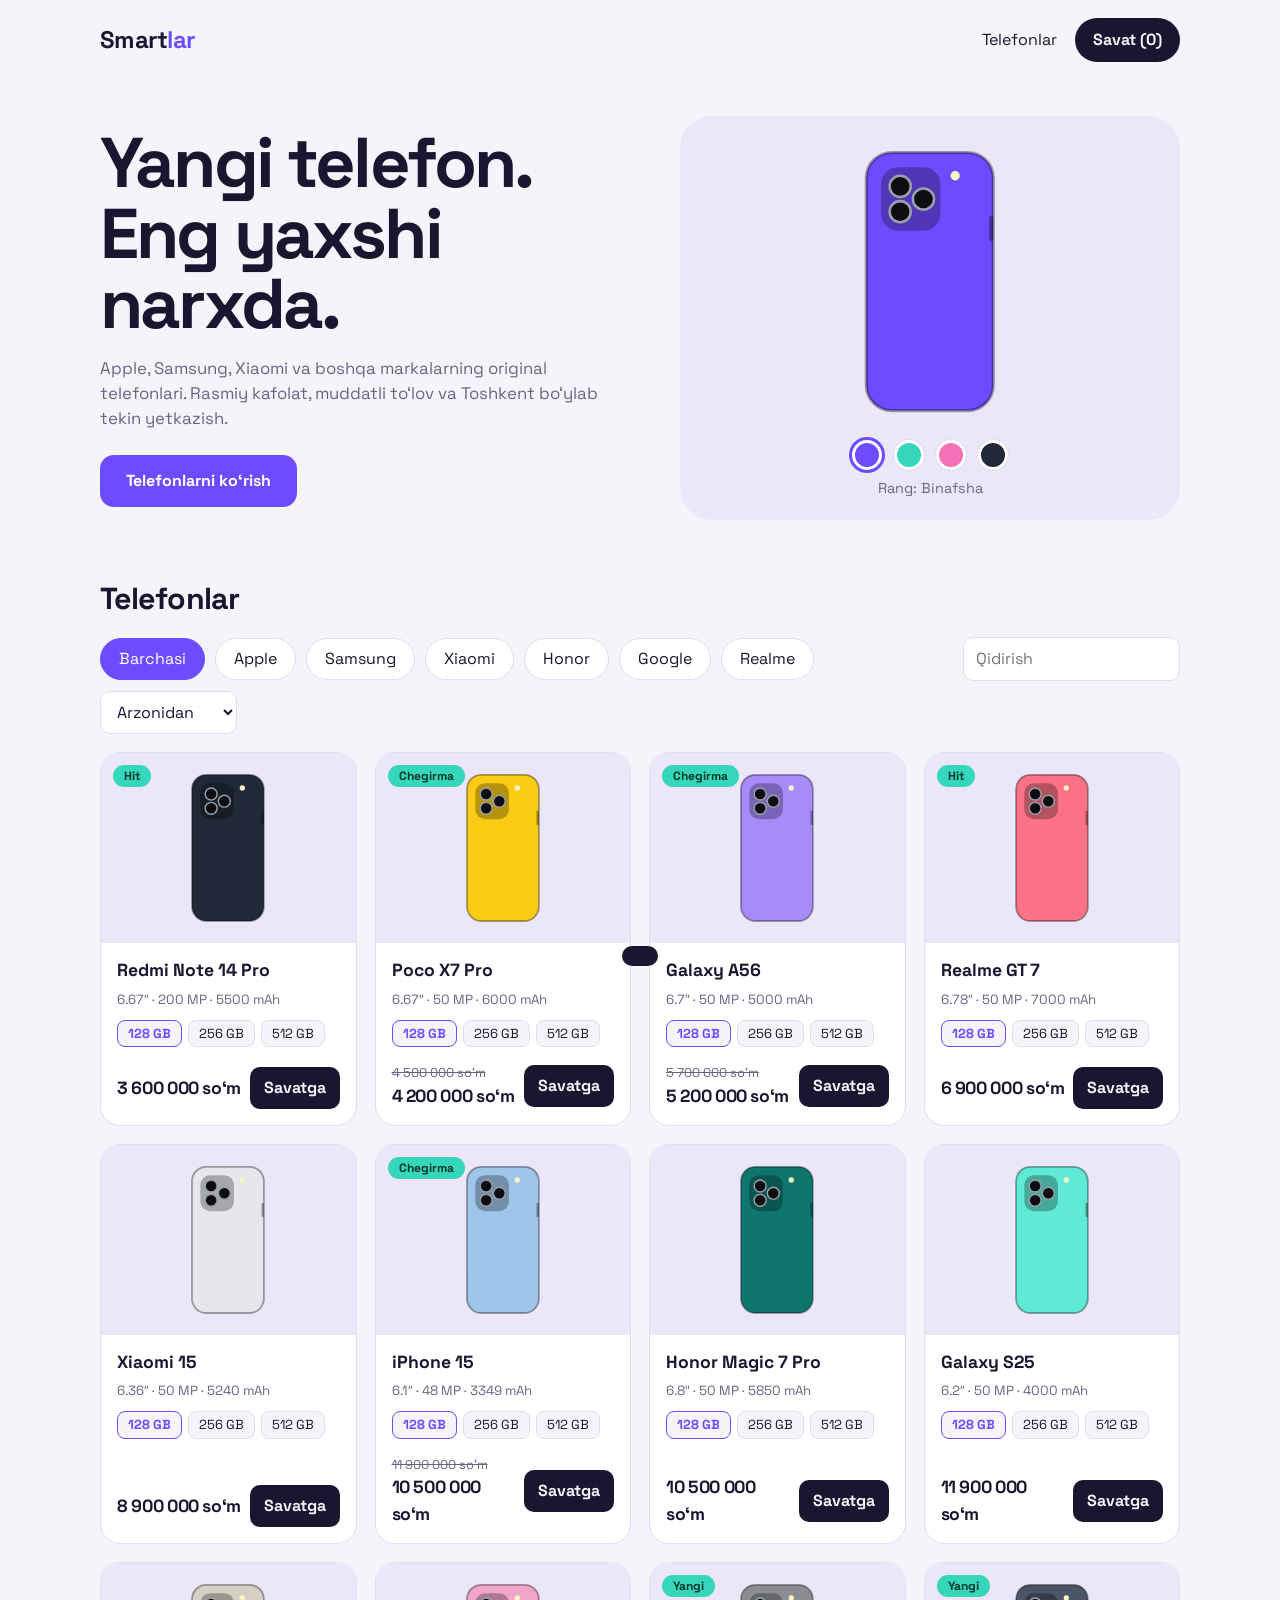
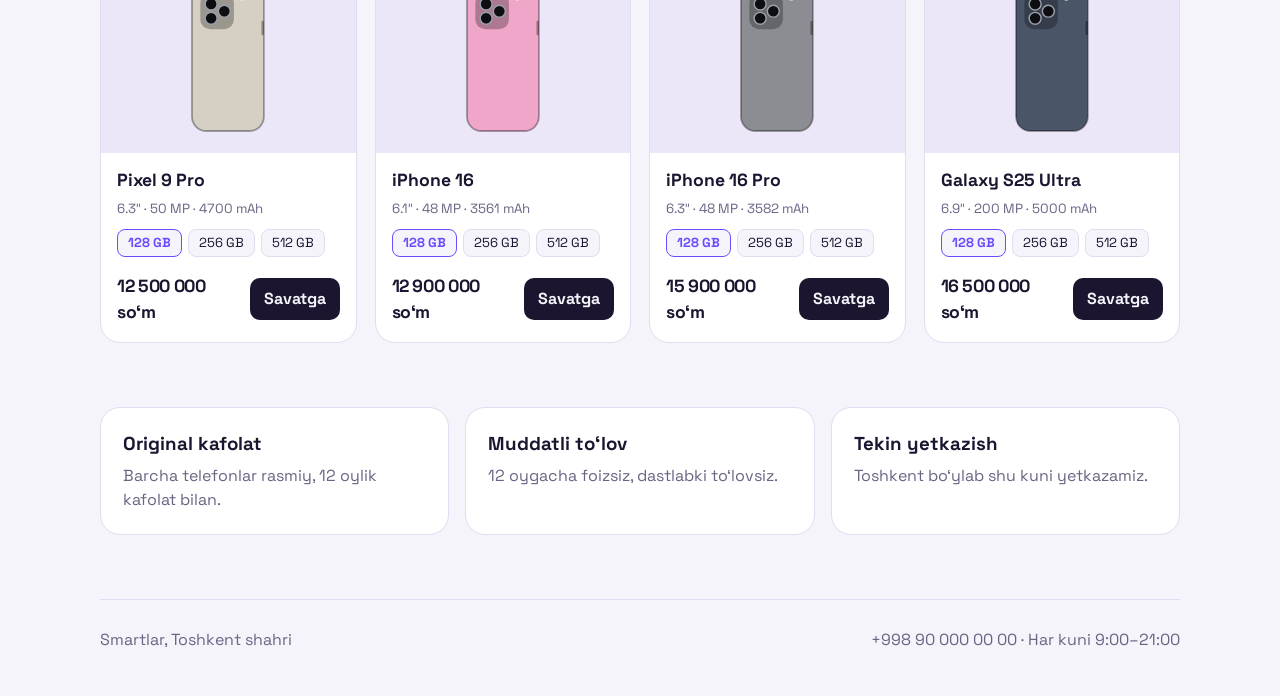
==== index.html @ af655f1f "Birinchi commit" ====
<!DOCTYPE html>
<html lang="uz">
<head>
<meta charset="utf-8">
<meta name="viewport" content="width=device-width, initial-scale=1, viewport-fit=cover">
<title>Smartlar — telefonlar doʻkoni</title>
<link href="https://fonts.googleapis.com/css2?family=Space+Grotesk:wght@400;500;700&display=swap" rel="stylesheet">
<link rel="stylesheet" href="style.css">
</head>
<body>
<div class="wrap">
  <header>
    <div class="logo">Smart<b>lar</b></div>
    <div class="right">
      <a href="#catalog">Telefonlar</a>
      <button class="cartbtn" id="open">Savat (<span id="cnt">0</span>)</button>
    </div>
  </header>

  <section class="hero">
    <div>
      <h1>Yangi telefon. Eng yaxshi narxda.</h1>
      <p>Apple, Samsung, Xiaomi va boshqa markalarning original telefonlari. Rasmiy kafolat, muddatli toʻlov va Toshkent boʻylab tekin yetkazish.</p>
      <a class="cta" href="#catalog">Telefonlarni koʻrish</a>
    </div>
    <div class="stage">
      <div id="hero"></div>
      <div class="sw" id="sw"></div>
      <div class="cname" id="cname"></div>
    </div>
  </section>

  <section id="catalog">
    <h2>Telefonlar</h2>
    <div class="bar">
      <span id="chips" style="display:contents"></span>
      <span class="sp"></span>
      <input type="text" id="q" placeholder="Qidirish" aria-label="Qidirish">
      <select id="s" aria-label="Saralash">
        <option value="a">Arzonidan</option>
        <option value="d">Qimmatidan</option>
      </select>
    </div>
    <div class="grid" id="grid"></div>
  </section>

  <section class="perks">
    <div><h3>Original kafolat</h3><p>Barcha telefonlar rasmiy, 12 oylik kafolat bilan.</p></div>
    <div><h3>Muddatli toʻlov</h3><p>12 oygacha foizsiz, dastlabki toʻlovsiz.</p></div>
    <div><h3>Tekin yetkazish</h3><p>Toshkent boʻylab shu kuni yetkazamiz.</p></div>
  </section>

  <footer>
    <div>Smartlar, Toshkent shahri</div>
    <div>+998 90 000 00 00 · Har kuni 9:00–21:00</div>
  </footer>
</div>

<div id="ov"></div>
<aside id="cart" aria-label="Savat">
  <div class="ctop"><h2>Savat</h2><button class="x" id="close" aria-label="Yopish">×</button></div>
  <div id="items"></div>
  <div class="total"><span>Jami</span><span id="sum">0 soʻm</span></div>
  <button class="buy" id="buy">Buyurtma berish</button>
  <div id="msg" role="status"></div>
</aside>
<div id="toast" role="status"></div>

<script src="script.js"></script>
</body>
</html>
---- style.css ----
:root {
  --bg: #f6f4fb;
  --surface: #ffffff;
  --ink: #1b1530;
  --muted: #6a6483;
  --acc: #6d4cff;
  --acc-ink: #ffffff;
  --mint: #35d6b9;
  --line: #e1dcf0;
  --tile: #ebe7f8;
  box-sizing: border-box;
  padding-top: env(safe-area-inset-top, 0px);
  padding-bottom: env(safe-area-inset-bottom, 0px);
}
@media (prefers-color-scheme: dark) {
  :root:not([data-theme="light"]) {
    --bg: #120e22; --surface: #1b1633; --ink: #f2effc; --muted: #a29bc0;
    --acc: #8f78ff; --acc-ink: #120e22; --line: #2c2650; --tile: #261f4a;
    color-scheme: dark;
  }
}
:root[data-theme="dark"] {
  --bg: #120e22; --surface: #1b1633; --ink: #f2effc; --muted: #a29bc0;
  --acc: #8f78ff; --acc-ink: #120e22; --line: #2c2650; --tile: #261f4a;
  color-scheme: dark;
}
html { scroll-padding-top: env(safe-area-inset-top, 0px); scroll-behavior: smooth; }
* { box-sizing: border-box; }
body { margin: 0; background: var(--bg); color: var(--ink); font-family: 'Space Grotesk', system-ui, Arial, sans-serif; line-height: 1.5; }
.wrap { max-width: 1120px; margin: 0 auto; padding: 0 20px; }
button, select, input { font: inherit; }
button { cursor: pointer; }
:focus-visible { outline: 3px solid var(--mint); outline-offset: 2px; }

/* header */
header { display: flex; justify-content: space-between; align-items: center; padding: 18px 0; }
.logo { font-weight: 700; font-size: 1.5rem; letter-spacing: -0.03em; }
.logo b { color: var(--acc); }
.right { display: flex; gap: 18px; align-items: center; }
.right a { color: var(--ink); text-decoration: none; }
.cartbtn { background: var(--ink); color: var(--bg); border: 0; border-radius: 999px; padding: 10px 18px; font-weight: 700; }

/* hero */
.hero { display: grid; grid-template-columns: 1.1fr 1fr; gap: 30px; align-items: center; padding: 36px 0 56px; }
h1 { font-size: clamp(2.4rem, 6vw, 4.4rem); line-height: 1; letter-spacing: -0.04em; margin: 0 0 16px; font-weight: 700; }
.hero p { color: var(--muted); max-width: 46ch; margin: 0 0 24px; font-size: 1.05rem; }
.cta { display: inline-block; background: var(--acc); color: var(--acc-ink); text-decoration: none; border-radius: 14px; padding: 14px 26px; font-weight: 700; }
.stage { background: var(--tile); border-radius: 32px; padding: 28px 20px 20px; text-align: center; }
.stage svg { width: 46%; min-width: 130px; transition: transform .3s; }
.stage svg:hover { transform: rotate(-4deg) scale(1.03); }
.sw { display: flex; justify-content: center; gap: 12px; margin-top: 14px; }
.sw button { width: 30px; height: 30px; border-radius: 50%; border: 3px solid var(--surface); box-shadow: 0 0 0 1px var(--line); }
.sw button[aria-pressed=true] { box-shadow: 0 0 0 3px var(--acc); }
.cname { margin-top: 8px; color: var(--muted); font-size: .9rem; }

/* filters */
.bar { display: flex; flex-wrap: wrap; gap: 10px; align-items: center; margin-bottom: 18px; }
.chip { background: var(--surface); color: var(--ink); border: 1px solid var(--line); border-radius: 999px; padding: 8px 18px; }
.chip[aria-pressed=true] { background: var(--acc); border-color: var(--acc); color: var(--acc-ink); }
.sp { flex: 1; }
.bar input, .bar select { padding: 9px 12px; border-radius: 10px; border: 1px solid var(--line); background: var(--surface); color: var(--ink); }
h2 { font-size: 1.9rem; letter-spacing: -0.03em; margin: 0 0 16px; }

/* grid */
.grid { display: grid; grid-template-columns: repeat(auto-fill, minmax(240px, 1fr)); gap: 18px; }
.card { background: var(--surface); border: 1px solid var(--line); border-radius: 20px; overflow: hidden; display: flex; flex-direction: column; }
.pic { background: var(--tile); height: 190px; display: grid; place-items: center; position: relative; }
.pic svg { height: 82%; }
.badge { position: absolute; top: 12px; left: 12px; background: var(--mint); color: #08352c; border-radius: 999px; padding: 2px 11px; font-size: .75rem; font-weight: 700; }
.info { padding: 14px 16px 16px; display: flex; flex-direction: column; gap: 6px; flex: 1; }
.info h3 { margin: 0; font-size: 1.1rem; }
.info small { color: var(--muted); }
.st { display: flex; gap: 6px; margin-top: 4px; }
.st button { border: 1px solid var(--line); background: var(--bg); color: var(--ink); border-radius: 8px; padding: 3px 10px; font-size: .82rem; }
.st button[aria-pressed=true] { border-color: var(--acc); color: var(--acc); font-weight: 700; }
.row { display: flex; justify-content: space-between; align-items: center; margin-top: auto; padding-top: 10px; gap: 8px; }
.price { font-weight: 700; font-size: 1.1rem; letter-spacing: -0.02em; }
.old { color: var(--muted); text-decoration: line-through; font-size: .8rem; display: block; }
.add { background: var(--ink); color: var(--bg); border: 0; border-radius: 10px; padding: 9px 14px; font-weight: 700; }
.empty { grid-column: 1 / -1; text-align: center; padding: 40px; color: var(--muted); }

/* benefits */
.perks { margin: 64px 0; display: grid; grid-template-columns: repeat(auto-fit, minmax(220px, 1fr)); gap: 16px; }
.perks div { background: var(--surface); border: 1px solid var(--line); border-radius: 20px; padding: 22px; }
.perks h3 { margin: 0 0 6px; }
.perks p { margin: 0; color: var(--muted); }
footer { border-top: 1px solid var(--line); padding: 28px 0 44px; color: var(--muted); display: flex; justify-content: space-between; flex-wrap: wrap; gap: 14px; }

/* cart */
#ov { position: fixed; inset: 0; background: rgba(0,0,0,.5); display: none; z-index: 20; }
#ov.on { display: block; }
aside { position: fixed; top: 0; right: 0; bottom: 0; width: min(400px, 100%); background: var(--surface); z-index: 30; transform: translateX(100%); transition: transform .25s; display: flex; flex-direction: column; padding: calc(20px + env(safe-area-inset-top, 0px)) 20px calc(20px + env(safe-area-inset-bottom, 0px)); }
aside.on { transform: none; }
.ctop { display: flex; justify-content: space-between; align-items: center; }
.ctop h2 { margin: 0; }
.x { background: none; border: 0; color: var(--ink); font-size: 1.7rem; }
#items { flex: 1; overflow: auto; margin: 12px 0; }
.it { display: flex; justify-content: space-between; align-items: center; gap: 10px; padding: 12px 0; border-bottom: 1px solid var(--line); }
.qty button { width: 28px; height: 28px; border-radius: 8px; border: 1px solid var(--line); background: var(--bg); color: var(--ink); }
.total { display: flex; justify-content: space-between; font-weight: 700; font-size: 1.2rem; margin-bottom: 12px; }
.buy { width: 100%; background: var(--acc); color: var(--acc-ink); border: 0; border-radius: 14px; padding: 14px; font-weight: 700; }
#msg { margin-top: 10px; min-height: 1.4em; color: var(--acc); }
#toast { position: fixed; left: 50%; bottom: calc(24px + env(safe-area-inset-bottom, 0px)); transform: translate(-50%, 90px); background: var(--ink); color: var(--bg); padding: 10px 18px; border-radius: 999px; z-index: 40; transition: transform .25s; }
#toast.on { transform: translate(-50%, 0); }

@media (max-width: 760px) {
  .hero { grid-template-columns: 1fr; padding-top: 12px; }
  .sp { display: none; }
}
@media (prefers-reduced-motion: reduce) {
  aside, #toast, .stage svg { transition: none; }
}
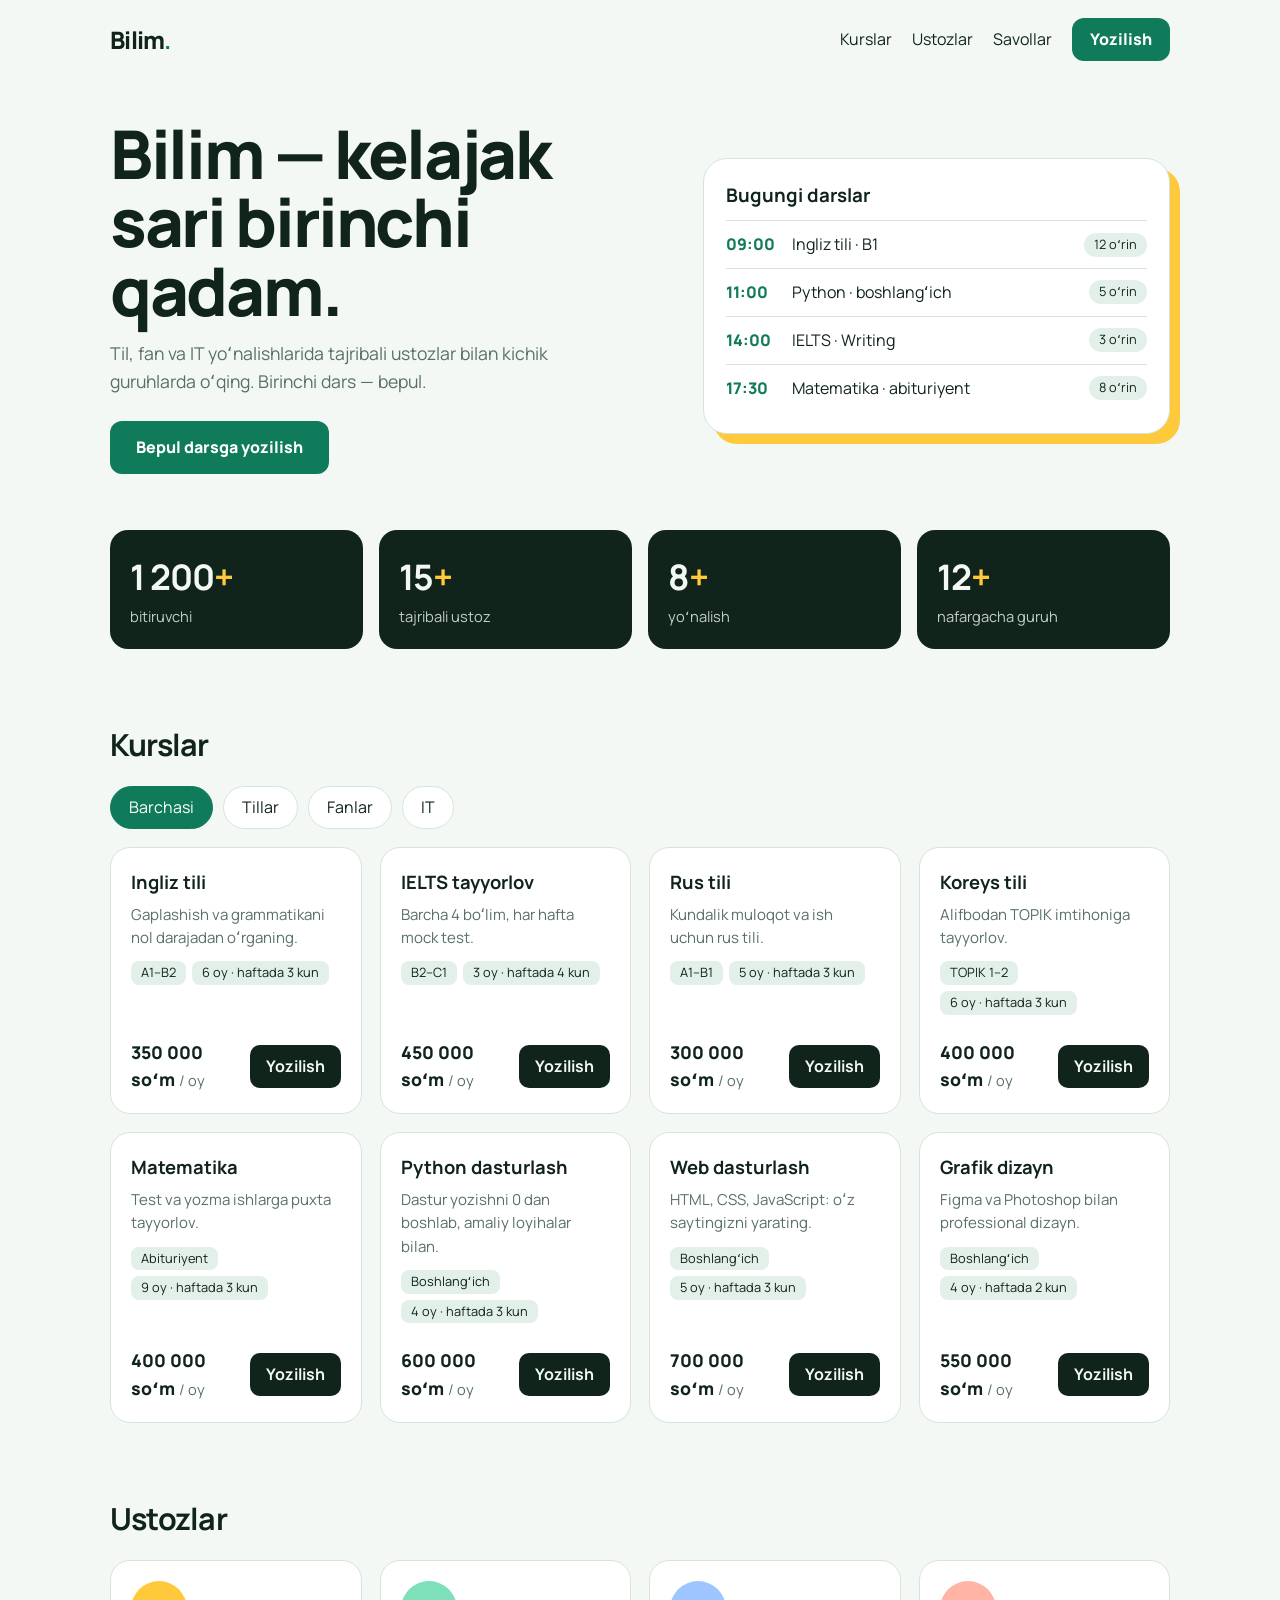
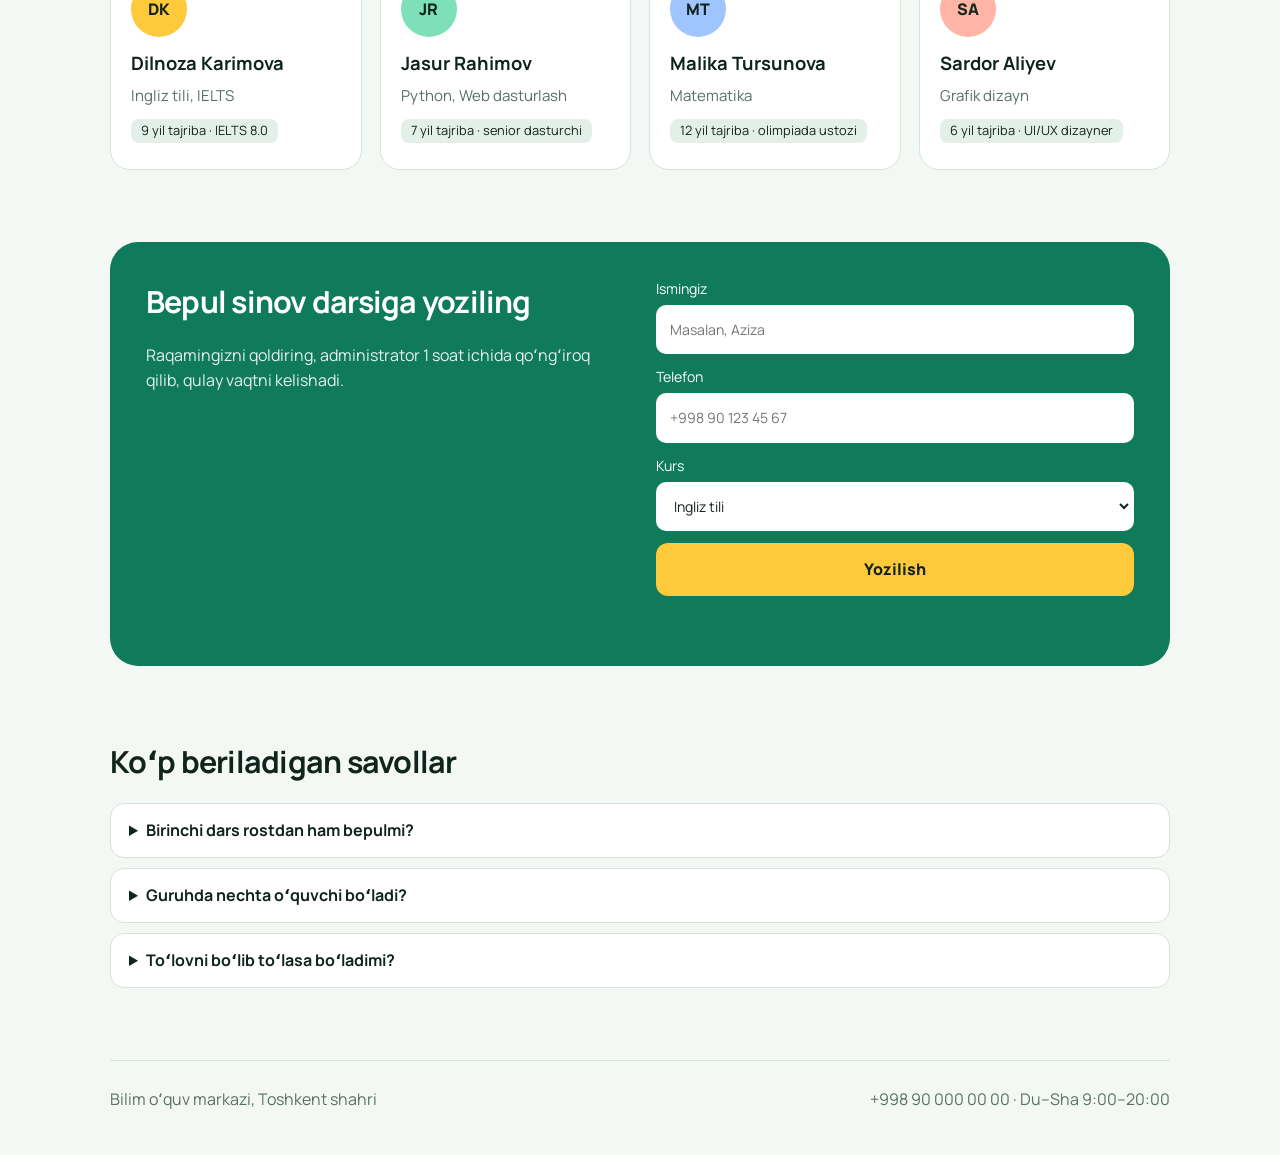
==== commit 08a5ece5: "first commit" ====
--- a/index.html
+++ b/index.html
@@ -3,69 +3,83 @@
 <head>
 <meta charset="utf-8">
 <meta name="viewport" content="width=device-width, initial-scale=1, viewport-fit=cover">
-<title>Smartlar — telefonlar doʻkoni</title>
-<link href="https://fonts.googleapis.com/css2?family=Space+Grotesk:wght@400;500;700&display=swap" rel="stylesheet">
+<title>Bilim — oʻquv markazi</title>
+<link href="https://fonts.googleapis.com/css2?family=Manrope:wght@400;600;800&display=swap" rel="stylesheet">
 <link rel="stylesheet" href="style.css">
 </head>
 <body>
 <div class="wrap">
   <header>
-    <div class="logo">Smart<b>lar</b></div>
-    <div class="right">
-      <a href="#catalog">Telefonlar</a>
-      <button class="cartbtn" id="open">Savat (<span id="cnt">0</span>)</button>
-    </div>
+    <div class="logo">Bilim<b>.</b></div>
+    <nav>
+      <a href="#courses">Kurslar</a>
+      <a href="#teachers">Ustozlar</a>
+      <a href="#faq">Savollar</a>
+      <a class="btn sm" href="#join">Yozilish</a>
+    </nav>
   </header>
 
   <section class="hero">
     <div>
-      <h1>Yangi telefon. Eng yaxshi narxda.</h1>
-      <p>Apple, Samsung, Xiaomi va boshqa markalarning original telefonlari. Rasmiy kafolat, muddatli toʻlov va Toshkent boʻylab tekin yetkazish.</p>
-      <a class="cta" href="#catalog">Telefonlarni koʻrish</a>
+      <h1>Bilim — kelajak sari birinchi qadam.</h1>
+      <p>Til, fan va IT yoʻnalishlarida tajribali ustozlar bilan kichik guruhlarda oʻqing. Birinchi dars — bepul.</p>
+      <a class="btn" href="#join">Bepul darsga yozilish</a>
     </div>
-    <div class="stage">
-      <div id="hero"></div>
-      <div class="sw" id="sw"></div>
-      <div class="cname" id="cname"></div>
+    <div class="today" aria-label="Bugungi darslar">
+      <h3>Bugungi darslar</h3>
+      <ul>
+        <li><time>09:00</time><span>Ingliz tili · B1</span><i>12 oʻrin</i></li>
+        <li><time>11:00</time><span>Python · boshlangʻich</span><i>5 oʻrin</i></li>
+        <li><time>14:00</time><span>IELTS · Writing</span><i>3 oʻrin</i></li>
+        <li><time>17:30</time><span>Matematika · abituriyent</span><i>8 oʻrin</i></li>
+      </ul>
     </div>
   </section>
 
-  <section id="catalog">
-    <h2>Telefonlar</h2>
-    <div class="bar">
-      <span id="chips" style="display:contents"></span>
-      <span class="sp"></span>
-      <input type="text" id="q" placeholder="Qidirish" aria-label="Qidirish">
-      <select id="s" aria-label="Saralash">
-        <option value="a">Arzonidan</option>
-        <option value="d">Qimmatidan</option>
-      </select>
-    </div>
+  <section class="stats">
+    <div><b data-n="1200">0</b><span>bitiruvchi</span></div>
+    <div><b data-n="15">0</b><span>tajribali ustoz</span></div>
+    <div><b data-n="8">0</b><span>yoʻnalish</span></div>
+    <div><b data-n="12">0</b><span>nafargacha guruh</span></div>
+  </section>
+
+  <section id="courses">
+    <h2>Kurslar</h2>
+    <div class="bar" id="chips"></div>
     <div class="grid" id="grid"></div>
   </section>
 
-  <section class="perks">
-    <div><h3>Original kafolat</h3><p>Barcha telefonlar rasmiy, 12 oylik kafolat bilan.</p></div>
-    <div><h3>Muddatli toʻlov</h3><p>12 oygacha foizsiz, dastlabki toʻlovsiz.</p></div>
-    <div><h3>Tekin yetkazish</h3><p>Toshkent boʻylab shu kuni yetkazamiz.</p></div>
+  <section id="teachers">
+    <h2>Ustozlar</h2>
+    <div class="grid t" id="tgrid"></div>
+  </section>
+
+  <section id="join" class="join">
+    <div>
+      <h2>Bepul sinov darsiga yoziling</h2>
+      <p>Raqamingizni qoldiring, administrator 1 soat ichida qoʻngʻiroq qilib, qulay vaqtni kelishadi.</p>
+    </div>
+    <form id="f" novalidate>
+      <label>Ismingiz<input id="nm" type="text" autocomplete="name" placeholder="Masalan, Aziza"></label>
+      <label>Telefon<input id="ph" type="tel" autocomplete="tel" placeholder="+998 90 123 45 67"></label>
+      <label>Kurs<select id="cs"></select></label>
+      <button class="btn" type="submit">Yozilish</button>
+      <div id="fm" role="status"></div>
+    </form>
+  </section>
+
+  <section id="faq">
+    <h2>Koʻp beriladigan savollar</h2>
+    <details><summary>Birinchi dars rostdan ham bepulmi?</summary><p>Ha. Sinov darsiga kelib, ustoz va guruhni koʻrasiz. Yoqmasa, hech narsa toʻlamaysiz.</p></details>
+    <details><summary>Guruhda nechta oʻquvchi boʻladi?</summary><p>Eng koʻpi bilan 12 nafar, shunda ustoz har biringizga vaqt ajrata oladi.</p></details>
+    <details><summary>Toʻlovni boʻlib toʻlasa boʻladimi?</summary><p>Ha, har oy boshida toʻlanadi. Ikki yoʻnalishga birga yozilsangiz, 10% chegirma beramiz.</p></details>
   </section>
 
   <footer>
-    <div>Smartlar, Toshkent shahri</div>
-    <div>+998 90 000 00 00 · Har kuni 9:00–21:00</div>
+    <div>Bilim oʻquv markazi, Toshkent shahri</div>
+    <div>+998 90 000 00 00 · Du–Sha 9:00–20:00</div>
   </footer>
 </div>
-
-<div id="ov"></div>
-<aside id="cart" aria-label="Savat">
-  <div class="ctop"><h2>Savat</h2><button class="x" id="close" aria-label="Yopish">×</button></div>
-  <div id="items"></div>
-  <div class="total"><span>Jami</span><span id="sum">0 soʻm</span></div>
-  <button class="buy" id="buy">Buyurtma berish</button>
-  <div id="msg" role="status"></div>
-</aside>
-<div id="toast" role="status"></div>
-
 <script src="script.js"></script>
 </body>
 </html>
--- a/style.css
+++ b/style.css
@@ -1,112 +1,104 @@
 :root {
-  --bg: #f6f4fb;
+  --bg: #f3f8f5;
   --surface: #ffffff;
-  --ink: #1b1530;
-  --muted: #6a6483;
-  --acc: #6d4cff;
+  --ink: #10241c;
+  --muted: #587064;
+  --acc: #0f7b5a;
   --acc-ink: #ffffff;
-  --mint: #35d6b9;
-  --line: #e1dcf0;
-  --tile: #ebe7f8;
+  --sun: #ffc93c;
+  --line: #d6e4dc;
+  --tile: #e3f0e9;
   box-sizing: border-box;
   padding-top: env(safe-area-inset-top, 0px);
   padding-bottom: env(safe-area-inset-bottom, 0px);
 }
 @media (prefers-color-scheme: dark) {
   :root:not([data-theme="light"]) {
-    --bg: #120e22; --surface: #1b1633; --ink: #f2effc; --muted: #a29bc0;
-    --acc: #8f78ff; --acc-ink: #120e22; --line: #2c2650; --tile: #261f4a;
+    --bg: #0c1813; --surface: #13261e; --ink: #ecf6f0; --muted: #96b0a2;
+    --acc: #34c997; --acc-ink: #07261b; --line: #214034; --tile: #1a352a;
     color-scheme: dark;
   }
 }
 :root[data-theme="dark"] {
-  --bg: #120e22; --surface: #1b1633; --ink: #f2effc; --muted: #a29bc0;
-  --acc: #8f78ff; --acc-ink: #120e22; --line: #2c2650; --tile: #261f4a;
+  --bg: #0c1813; --surface: #13261e; --ink: #ecf6f0; --muted: #96b0a2;
+  --acc: #34c997; --acc-ink: #07261b; --line: #214034; --tile: #1a352a;
   color-scheme: dark;
 }
-html { scroll-padding-top: env(safe-area-inset-top, 0px); scroll-behavior: smooth; }
+html { scroll-behavior: smooth; scroll-padding-top: calc(70px + env(safe-area-inset-top, 0px)); }
 * { box-sizing: border-box; }
-body { margin: 0; background: var(--bg); color: var(--ink); font-family: 'Space Grotesk', system-ui, Arial, sans-serif; line-height: 1.5; }
-.wrap { max-width: 1120px; margin: 0 auto; padding: 0 20px; }
-button, select, input { font: inherit; }
-button { cursor: pointer; }
-:focus-visible { outline: 3px solid var(--mint); outline-offset: 2px; }
+body { margin: 0; background: var(--bg); color: var(--ink); font-family: 'Manrope', system-ui, Arial, sans-serif; line-height: 1.55; }
+.wrap { max-width: 1100px; margin: 0 auto; padding: 0 20px; }
+section { margin-bottom: 72px; }
+button, input, select { font: inherit; }
+:focus-visible { outline: 3px solid var(--sun); outline-offset: 2px; }
+h1 { font-size: clamp(2.3rem, 6vw, 4.2rem); line-height: 1.02; letter-spacing: -0.035em; margin: 0 0 16px; font-weight: 800; }
+h2 { font-size: 1.9rem; letter-spacing: -0.025em; margin: 0 0 18px; }
 
 /* header */
 header { display: flex; justify-content: space-between; align-items: center; padding: 18px 0; }
-.logo { font-weight: 700; font-size: 1.5rem; letter-spacing: -0.03em; }
+.logo { font-weight: 800; font-size: 1.5rem; letter-spacing: -0.03em; }
 .logo b { color: var(--acc); }
-.right { display: flex; gap: 18px; align-items: center; }
-.right a { color: var(--ink); text-decoration: none; }
-.cartbtn { background: var(--ink); color: var(--bg); border: 0; border-radius: 999px; padding: 10px 18px; font-weight: 700; }
+nav { display: flex; align-items: center; gap: 20px; }
+nav a { color: var(--ink); text-decoration: none; }
+.btn { display: inline-block; background: var(--acc); color: var(--acc-ink); border: 0; border-radius: 12px; padding: 14px 26px; font-weight: 800; text-decoration: none; cursor: pointer; }
+.btn.sm { padding: 9px 18px; color: var(--acc-ink); }
 
 /* hero */
-.hero { display: grid; grid-template-columns: 1.1fr 1fr; gap: 30px; align-items: center; padding: 36px 0 56px; }
-h1 { font-size: clamp(2.4rem, 6vw, 4.4rem); line-height: 1; letter-spacing: -0.04em; margin: 0 0 16px; font-weight: 700; }
-.hero p { color: var(--muted); max-width: 46ch; margin: 0 0 24px; font-size: 1.05rem; }
-.cta { display: inline-block; background: var(--acc); color: var(--acc-ink); text-decoration: none; border-radius: 14px; padding: 14px 26px; font-weight: 700; }
-.stage { background: var(--tile); border-radius: 32px; padding: 28px 20px 20px; text-align: center; }
-.stage svg { width: 46%; min-width: 130px; transition: transform .3s; }
-.stage svg:hover { transform: rotate(-4deg) scale(1.03); }
-.sw { display: flex; justify-content: center; gap: 12px; margin-top: 14px; }
-.sw button { width: 30px; height: 30px; border-radius: 50%; border: 3px solid var(--surface); box-shadow: 0 0 0 1px var(--line); }
-.sw button[aria-pressed=true] { box-shadow: 0 0 0 3px var(--acc); }
-.cname { margin-top: 8px; color: var(--muted); font-size: .9rem; }
+.hero { display: grid; grid-template-columns: 1.2fr 1fr; gap: 32px; align-items: center; padding: 40px 0 56px; margin: 0; }
+.hero p { color: var(--muted); max-width: 46ch; font-size: 1.1rem; margin: 0 0 26px; }
+.today { background: var(--surface); border: 1px solid var(--line); border-radius: 24px; padding: 22px; box-shadow: 10px 10px 0 var(--sun); }
+.today h3 { margin: 0 0 10px; }
+.today ul { list-style: none; margin: 0; padding: 0; }
+.today li { display: grid; grid-template-columns: 56px 1fr auto; gap: 10px; align-items: center; padding: 11px 0; border-top: 1px solid var(--line); }
+.today time { font-weight: 800; color: var(--acc); }
+.today i { font-style: normal; font-size: .8rem; background: var(--tile); border-radius: 999px; padding: 2px 10px; }
 
-/* filters */
-.bar { display: flex; flex-wrap: wrap; gap: 10px; align-items: center; margin-bottom: 18px; }
-.chip { background: var(--surface); color: var(--ink); border: 1px solid var(--line); border-radius: 999px; padding: 8px 18px; }
+/* stats */
+.stats { display: grid; grid-template-columns: repeat(auto-fit, minmax(150px, 1fr)); gap: 16px; }
+.stats div { background: var(--ink); color: var(--bg); border-radius: 18px; padding: 20px; }
+.stats b { display: block; font-size: 2.2rem; letter-spacing: -0.03em; }
+.stats b::after { content: "+"; color: var(--sun); }
+.stats span { opacity: .8; font-size: .92rem; }
+
+/* courses */
+.bar { display: flex; flex-wrap: wrap; gap: 10px; margin-bottom: 18px; }
+.chip { background: var(--surface); color: var(--ink); border: 1px solid var(--line); border-radius: 999px; padding: 8px 18px; cursor: pointer; }
 .chip[aria-pressed=true] { background: var(--acc); border-color: var(--acc); color: var(--acc-ink); }
-.sp { flex: 1; }
-.bar input, .bar select { padding: 9px 12px; border-radius: 10px; border: 1px solid var(--line); background: var(--surface); color: var(--ink); }
-h2 { font-size: 1.9rem; letter-spacing: -0.03em; margin: 0 0 16px; }
+.grid { display: grid; grid-template-columns: repeat(auto-fill, minmax(250px, 1fr)); gap: 18px; }
+.card { background: var(--surface); border: 1px solid var(--line); border-radius: 20px; padding: 20px; display: flex; flex-direction: column; gap: 6px; }
+.card h3 { margin: 0; font-size: 1.15rem; }
+.card p { margin: 0; color: var(--muted); font-size: .94rem; }
+.meta { display: flex; flex-wrap: wrap; gap: 6px; margin: 6px 0; }
+.meta span { background: var(--tile); border-radius: 8px; padding: 2px 10px; font-size: .8rem; }
+.row { display: flex; justify-content: space-between; align-items: center; margin-top: auto; padding-top: 12px; gap: 8px; }
+.price { font-weight: 800; font-size: 1.1rem; }
+.price small { font-weight: 400; color: var(--muted); }
+.go { background: var(--ink); color: var(--bg); border: 0; border-radius: 10px; padding: 9px 16px; font-weight: 700; cursor: pointer; }
 
-/* grid */
-.grid { display: grid; grid-template-columns: repeat(auto-fill, minmax(240px, 1fr)); gap: 18px; }
-.card { background: var(--surface); border: 1px solid var(--line); border-radius: 20px; overflow: hidden; display: flex; flex-direction: column; }
-.pic { background: var(--tile); height: 190px; display: grid; place-items: center; position: relative; }
-.pic svg { height: 82%; }
-.badge { position: absolute; top: 12px; left: 12px; background: var(--mint); color: #08352c; border-radius: 999px; padding: 2px 11px; font-size: .75rem; font-weight: 700; }
-.info { padding: 14px 16px 16px; display: flex; flex-direction: column; gap: 6px; flex: 1; }
-.info h3 { margin: 0; font-size: 1.1rem; }
-.info small { color: var(--muted); }
-.st { display: flex; gap: 6px; margin-top: 4px; }
-.st button { border: 1px solid var(--line); background: var(--bg); color: var(--ink); border-radius: 8px; padding: 3px 10px; font-size: .82rem; }
-.st button[aria-pressed=true] { border-color: var(--acc); color: var(--acc); font-weight: 700; }
-.row { display: flex; justify-content: space-between; align-items: center; margin-top: auto; padding-top: 10px; gap: 8px; }
-.price { font-weight: 700; font-size: 1.1rem; letter-spacing: -0.02em; }
-.old { color: var(--muted); text-decoration: line-through; font-size: .8rem; display: block; }
-.add { background: var(--ink); color: var(--bg); border: 0; border-radius: 10px; padding: 9px 14px; font-weight: 700; }
-.empty { grid-column: 1 / -1; text-align: center; padding: 40px; color: var(--muted); }
+/* teachers */
+.t .card { align-items: flex-start; }
+.av { width: 56px; height: 56px; border-radius: 50%; display: grid; place-items: center; font-weight: 800; color: #10241c; margin-bottom: 6px; }
 
-/* benefits */
-.perks { margin: 64px 0; display: grid; grid-template-columns: repeat(auto-fit, minmax(220px, 1fr)); gap: 16px; }
-.perks div { background: var(--surface); border: 1px solid var(--line); border-radius: 20px; padding: 22px; }
-.perks h3 { margin: 0 0 6px; }
-.perks p { margin: 0; color: var(--muted); }
-footer { border-top: 1px solid var(--line); padding: 28px 0 44px; color: var(--muted); display: flex; justify-content: space-between; flex-wrap: wrap; gap: 14px; }
+/* join form */
+.join { display: grid; grid-template-columns: 1fr 1fr; gap: 32px; background: var(--acc); color: var(--acc-ink); border-radius: 28px; padding: 36px; }
+.join p { opacity: .9; }
+form { display: flex; flex-direction: column; gap: 12px; }
+label { display: flex; flex-direction: column; gap: 5px; font-size: .88rem; }
+input, select { padding: 12px; border-radius: 10px; border: 2px solid transparent; background: var(--surface); color: var(--ink); }
+input.bad { border-color: #ff6b5e; }
+form .btn { background: var(--sun); color: #10241c; }
+#fm { min-height: 1.4em; font-weight: 700; }
 
-/* cart */
-#ov { position: fixed; inset: 0; background: rgba(0,0,0,.5); display: none; z-index: 20; }
-#ov.on { display: block; }
-aside { position: fixed; top: 0; right: 0; bottom: 0; width: min(400px, 100%); background: var(--surface); z-index: 30; transform: translateX(100%); transition: transform .25s; display: flex; flex-direction: column; padding: calc(20px + env(safe-area-inset-top, 0px)) 20px calc(20px + env(safe-area-inset-bottom, 0px)); }
-aside.on { transform: none; }
-.ctop { display: flex; justify-content: space-between; align-items: center; }
-.ctop h2 { margin: 0; }
-.x { background: none; border: 0; color: var(--ink); font-size: 1.7rem; }
-#items { flex: 1; overflow: auto; margin: 12px 0; }
-.it { display: flex; justify-content: space-between; align-items: center; gap: 10px; padding: 12px 0; border-bottom: 1px solid var(--line); }
-.qty button { width: 28px; height: 28px; border-radius: 8px; border: 1px solid var(--line); background: var(--bg); color: var(--ink); }
-.total { display: flex; justify-content: space-between; font-weight: 700; font-size: 1.2rem; margin-bottom: 12px; }
-.buy { width: 100%; background: var(--acc); color: var(--acc-ink); border: 0; border-radius: 14px; padding: 14px; font-weight: 700; }
-#msg { margin-top: 10px; min-height: 1.4em; color: var(--acc); }
-#toast { position: fixed; left: 50%; bottom: calc(24px + env(safe-area-inset-bottom, 0px)); transform: translate(-50%, 90px); background: var(--ink); color: var(--bg); padding: 10px 18px; border-radius: 999px; z-index: 40; transition: transform .25s; }
-#toast.on { transform: translate(-50%, 0); }
+/* faq */
+details { background: var(--surface); border: 1px solid var(--line); border-radius: 14px; padding: 14px 18px; margin-bottom: 10px; }
+summary { cursor: pointer; font-weight: 700; }
+details p { color: var(--muted); margin: 10px 0 0; }
+
+footer { border-top: 1px solid var(--line); padding: 26px 0 44px; color: var(--muted); display: flex; justify-content: space-between; flex-wrap: wrap; gap: 14px; }
 
 @media (max-width: 760px) {
-  .hero { grid-template-columns: 1fr; padding-top: 12px; }
-  .sp { display: none; }
+  .hero, .join { grid-template-columns: 1fr; }
+  nav a:not(.btn) { display: none; }
+  .join { padding: 24px; }
 }
-@media (prefers-reduced-motion: reduce) {
-  aside, #toast, .stage svg { transition: none; }
-}
+@media (prefers-reduced-motion: reduce) { html { scroll-behavior: auto; } }
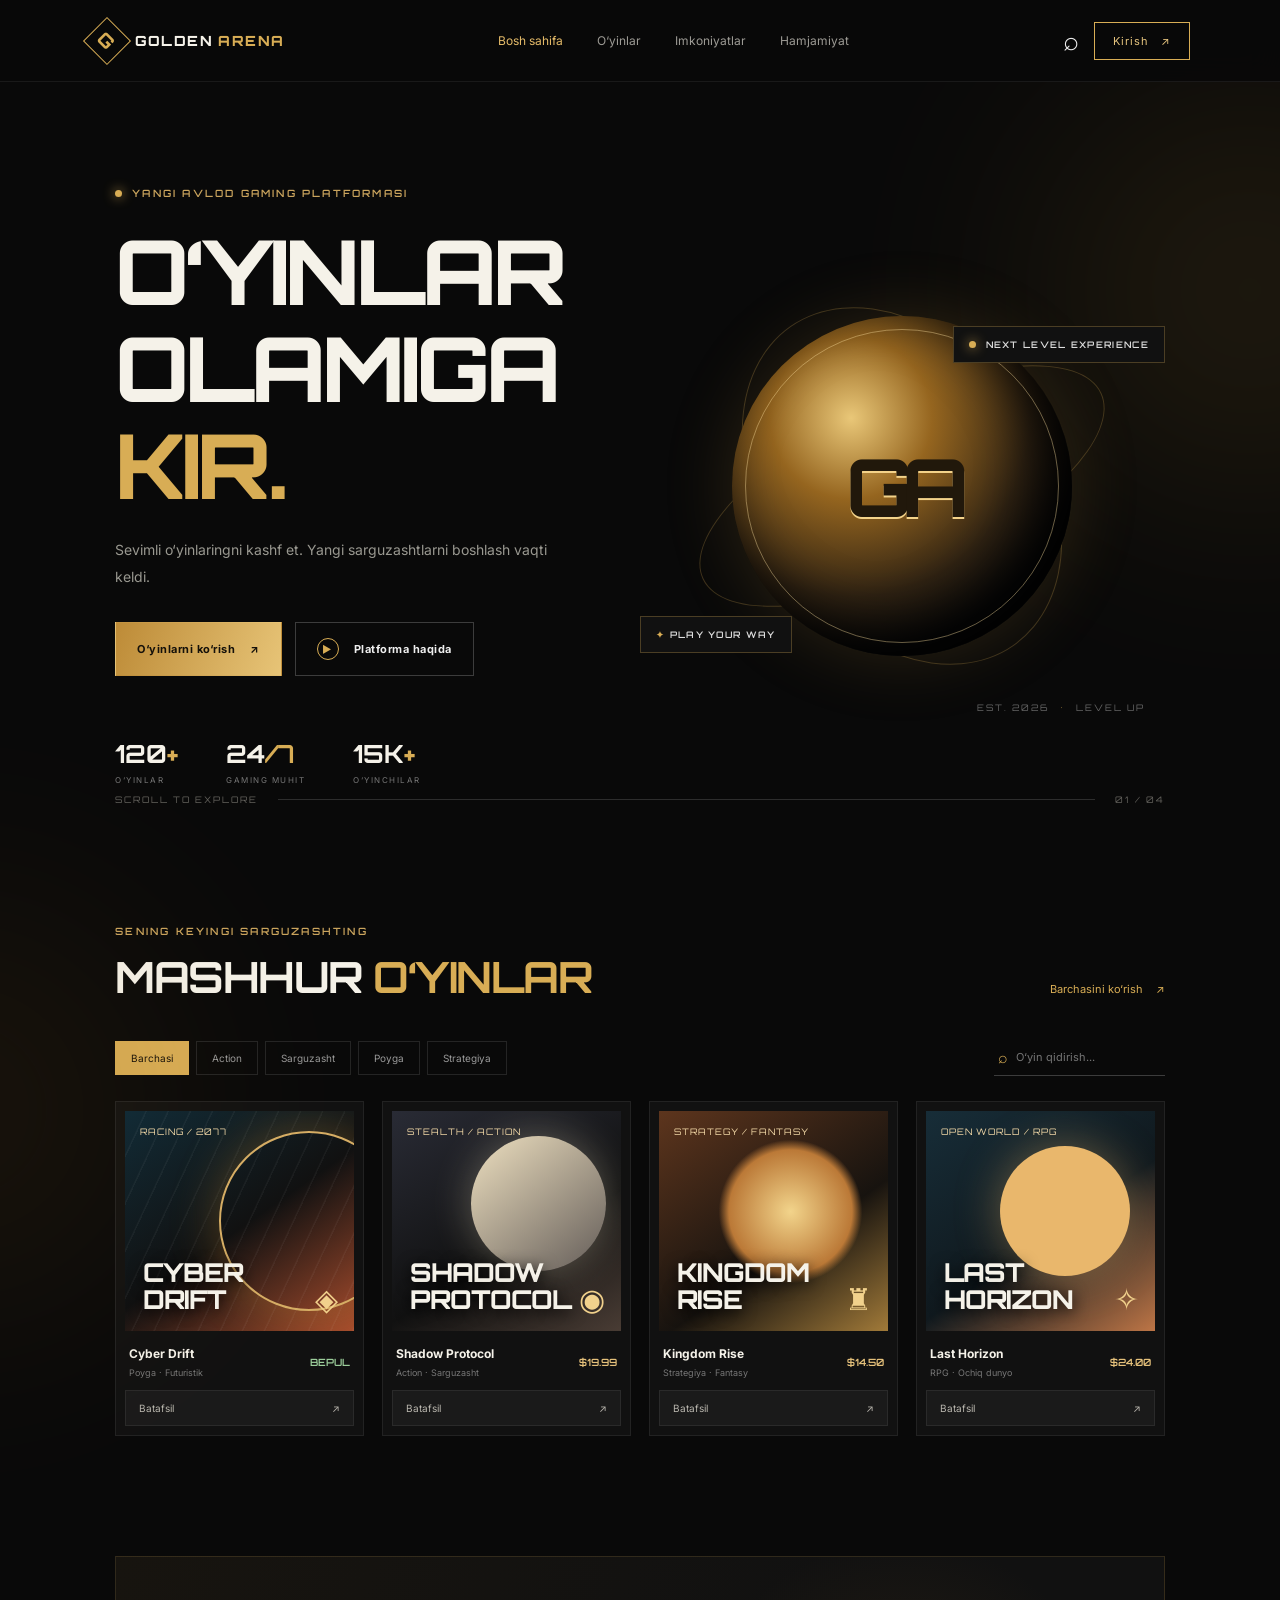
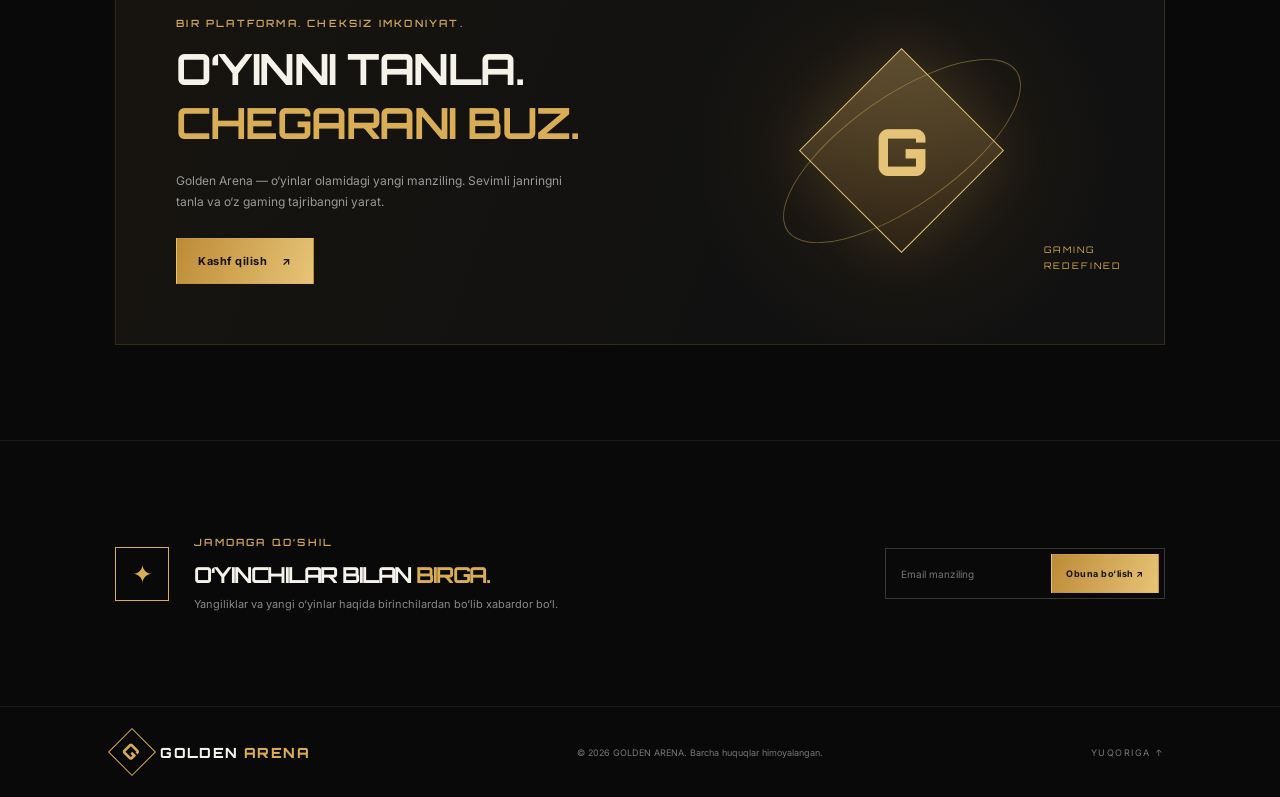
==== commit 0e3a80e3: "Birinchi commit" ====
--- a/index.html
+++ b/index.html
@@ -1,85 +1,122 @@
 <!DOCTYPE html>
 <html lang="uz">
 <head>
-<meta charset="utf-8">
-<meta name="viewport" content="width=device-width, initial-scale=1, viewport-fit=cover">
-<title>Bilim — oʻquv markazi</title>
-<link href="https://fonts.googleapis.com/css2?family=Manrope:wght@400;600;800&display=swap" rel="stylesheet">
-<link rel="stylesheet" href="style.css">
+  <meta charset="UTF-8">
+  <meta name="viewport" content="width=device-width, initial-scale=1.0">
+  <meta name="theme-color" content="#090909">
+  <title>GOLDEN ARENA — Gaming Hub</title>
+  <script type="text/javascript" nonce="553fe1c28c3c462c802b8b755e6" src="//local.adguard.org?ts=1793878332371&amp;type=content-script&amp;dmn=chatgpt.com&amp;pth=%2Fbackend-api%2Festuary%2Fcontent%3Fid%3Dfile_000000001dfc8210a4137e4cff88ac04%26fn%3Dindex%25281%2529.html%26cd%3Dattachment%26ts%3D498300%26p%3Dfs%26cid%3D1%26sig%3D95f39667f9fbf3a2fb692967d6a7d78ebf1f84d05fde70e4de0b93eebe26c557%26v%3D0&amp;app=chrome.exe&amp;css=2&amp;js=1&amp;rel=1&amp;rji=1&amp;sbe=1"></script>
+<script type="text/javascript" nonce="553fe1c28c3c462c802b8b755e6" src="//local.adguard.org?ts=1793878332371&amp;name=AdGuard%20Assistant&amp;name=AdGuard%20Extra&amp;name=AdGuard%20Popup%20Blocker&amp;type=user-script"></script><link rel="preconnect" href="https://fonts.googleapis.com">
+  <link rel="preconnect" href="https://fonts.gstatic.com" crossorigin>
+  <link href="https://fonts.googleapis.com/css2?family=Orbitron:wght@500;600;700;800&family=Inter:wght@400;500;600;700;800&display=swap" rel="stylesheet">
+  <link rel="stylesheet" href="style.css">
 </head>
 <body>
-<div class="wrap">
-  <header>
-    <div class="logo">Bilim<b>.</b></div>
-    <nav>
-      <a href="#courses">Kurslar</a>
-      <a href="#teachers">Ustozlar</a>
-      <a href="#faq">Savollar</a>
-      <a class="btn sm" href="#join">Yozilish</a>
+  <div class="ambient ambient-one"></div><div class="ambient ambient-two"></div>
+  <header class="topbar">
+    <a class="brand" href="#home" aria-label="Golden Arena bosh sahifa"><span class="brand-mark">G</span><span>GOLDEN<span class="gold"> ARENA</span></span></a>
+    <nav class="desktop-nav">
+      <a class="nav-link active" href="#home">Bosh sahifa</a>
+      <a class="nav-link" href="#games">O‘yinlar</a>
+      <a class="nav-link" href="#features">Imkoniyatlar</a>
+      <a class="nav-link" href="#community">Hamjamiyat</a>
     </nav>
+    <div class="header-actions">
+      <button class="icon-btn" id="searchToggle" aria-label="Qidiruv"><span>⌕</span></button>
+      <button class="profile-btn" id="profileBtn">Kirish <span>↗</span></button>
+      <button class="menu-btn" id="menuBtn" aria-label="Menyuni ochish"><i></i><i></i><i></i></button>
+    </div>
   </header>
 
-  <section class="hero">
-    <div>
-      <h1>Bilim — kelajak sari birinchi qadam.</h1>
-      <p>Til, fan va IT yoʻnalishlarida tajribali ustozlar bilan kichik guruhlarda oʻqing. Birinchi dars — bepul.</p>
-      <a class="btn" href="#join">Bepul darsga yozilish</a>
+  <main id="home">
+    <section class="hero">
+      <div class="hero-copy">
+        <div class="eyebrow"><span class="pulse"></span> YANGI AVLOD GAMING PLATFORMASI</div>
+        <h1>O‘YINLAR<br>OLAMIGA <span class="gold">KIR.</span></h1>
+        <p class="hero-text">Sevimli o‘yinlaringni kashf et. Yangi sarguzashtlarni boshlash vaqti keldi.</p>
+        <div class="hero-buttons">
+          <a class="btn btn-gold" href="#games">O‘yinlarni ko‘rish <span>↗</span></a>
+          <button class="btn btn-outline" id="trailerBtn"><span class="play-icon">▶</span> Platforma haqida</button>
+        </div>
+        <div class="hero-stats">
+          <div><strong>120<span>+</span></strong><small>O‘YINLAR</small></div>
+          <div><strong>24<span>/7</span></strong><small>GAMING MUHIT</small></div>
+          <div><strong>15K<span>+</span></strong><small>O‘YINCHILAR</small></div>
+        </div>
+      </div>
+      <div class="hero-art">
+        <div class="art-ring ring-one"></div><div class="art-ring ring-two"></div>
+        <div class="hero-orb"><div class="orb-core">GA</div></div>
+        <div class="floating-tag tag-top"><span class="tag-dot"></span> NEXT LEVEL EXPERIENCE</div>
+        <div class="floating-tag tag-bottom"><span>✦</span> PLAY YOUR WAY</div>
+        <div class="art-caption">EST. 2026 <span>•</span> LEVEL UP</div>
+      </div>
+      <div class="hero-bottom-line"><span>SCROLL TO EXPLORE</span><span class="line"></span><span>01 / 04</span></div>
+    </section>
+
+    <section class="games-section section-wrap" id="games">
+      <div class="section-heading">
+        <div><div class="eyebrow">SENING KEYINGI SARGUZASHTING</div><h2>MASHHUR <span class="gold">O‘YINLAR</span></h2></div>
+        <a class="text-link" href="#all-games">Barchasini ko‘rish <span>↗</span></a>
+      </div>
+      <div class="game-toolbar" id="all-games">
+        <div class="filter-tabs" role="group" aria-label="O‘yin janri">
+          <button class="filter-btn selected" data-filter="all">Barchasi</button>
+          <button class="filter-btn" data-filter="action">Action</button>
+          <button class="filter-btn" data-filter="adventure">Sarguzasht</button>
+          <button class="filter-btn" data-filter="racing">Poyga</button>
+          <button class="filter-btn" data-filter="strategy">Strategiya</button>
+        </div>
+        <label class="search-box"><span>⌕</span><input id="gameSearch" type="search" placeholder="O‘yin qidirish..."></label>
+      </div>
+      <div class="game-grid" id="gameGrid">
+        <article class="game-card" data-title="Cyber Drift" data-genre="racing" data-category="racing" data-price="Bepul">
+          <div class="game-cover cover-cyber"><div class="cover-shape"></div><span class="cover-label">RACING / 2077</span><span class="cover-title">CYBER<br>DRIFT</span><span class="cover-symbol">◈</span></div>
+          <div class="game-info"><div><h3>Cyber Drift</h3><p>Poyga · Futuristik</p></div><span class="price free">BEPUL</span></div>
+          <button class="card-action" data-game="Cyber Drift">Batafsil <span>↗</span></button>
+        </article>
+        <article class="game-card" data-title="Shadow Protocol" data-genre="action" data-category="action" data-price="$19.99">
+          <div class="game-cover cover-shadow"><div class="shadow-moon"></div><span class="cover-label">STEALTH / ACTION</span><span class="cover-title">SHADOW<br>PROTOCOL</span><span class="cover-symbol">◉</span></div>
+          <div class="game-info"><div><h3>Shadow Protocol</h3><p>Action · Sarguzasht</p></div><span class="price">$19.99</span></div>
+          <button class="card-action" data-game="Shadow Protocol">Batafsil <span>↗</span></button>
+        </article>
+        <article class="game-card" data-title="Kingdom Rise" data-genre="strategy" data-category="strategy" data-price="$14.50">
+          <div class="game-cover cover-kingdom"><div class="kingdom-sun"></div><span class="cover-label">STRATEGY / FANTASY</span><span class="cover-title">KINGDOM<br>RISE</span><span class="cover-symbol">♜</span></div>
+          <div class="game-info"><div><h3>Kingdom Rise</h3><p>Strategiya · Fantasy</p></div><span class="price">$14.50</span></div>
+          <button class="card-action" data-game="Kingdom Rise">Batafsil <span>↗</span></button>
+        </article>
+        <article class="game-card" data-title="Last Horizon" data-genre="adventure" data-category="adventure" data-price="$24.00">
+          <div class="game-cover cover-horizon"><div class="horizon-sun"></div><span class="cover-label">OPEN WORLD / RPG</span><span class="cover-title">LAST<br>HORIZON</span><span class="cover-symbol">✧</span></div>
+          <div class="game-info"><div><h3>Last Horizon</h3><p>RPG · Ochiq dunyo</p></div><span class="price">$24.00</span></div>
+          <button class="card-action" data-game="Last Horizon">Batafsil <span>↗</span></button>
+        </article>
+      </div>
+      <p class="empty-state" id="emptyState" hidden>Bu qidiruv bo‘yicha o‘yin topilmadi.</p>
+    </section>
+
+    <section class="feature-section section-wrap" id="features">
+      <div class="feature-panel">
+        <div class="feature-copy"><div class="eyebrow">BIR PLATFORMA. CHEKSIZ IMKONIYAT.</div><h2>O‘YINNI TANLA.<br><span class="gold">CHEGARANI BUZ.</span></h2><p>Golden Arena — o‘yinlar olamidagi yangi manziling. Sevimli janringni tanla va o‘z gaming tajribangni yarat.</p><a class="btn btn-gold" href="#games">Kashf qilish <span>↗</span></a></div>
+        <div class="feature-visual"><div class="feature-cube"><span>G</span></div><div class="feature-orbit"></div><div class="feature-chip">GAMING<br>REDEFINED</div></div>
+      </div>
+    </section>
+
+    <section class="community section-wrap" id="community">
+      <div class="community-icon">✦</div><div><div class="eyebrow">JAMOAGA QO‘SHIL</div><h2>O‘YINCHILAR BILAN <span class="gold">BIRGA.</span></h2><p>Yangiliklar va yangi o‘yinlar haqida birinchilardan bo‘lib xabardor bo‘l.</p></div>
+      <form class="subscribe-form" id="subscribeForm"><input type="email" id="emailInput" placeholder="Email manziling" required><button class="btn btn-gold" type="submit">Obuna bo‘lish ↗</button></form>
+    </section>
+  </main>
+
+  <footer class="footer"><a class="brand" href="#home"><span class="brand-mark">G</span><span>GOLDEN<span class="gold"> ARENA</span></span></a><p>© 2026 GOLDEN ARENA. Barcha huquqlar himoyalangan.</p><a href="#home" class="back-top">YUQORIGA ↑</a></footer>
+
+  <div class="modal-backdrop" id="modalBackdrop" aria-hidden="true">
+    <div class="modal" role="dialog" aria-modal="true" aria-labelledby="modalTitle">
+      <button class="modal-close" id="modalClose" aria-label="Yopish">×</button>
+      <div class="eyebrow" id="modalEyebrow">GOLDEN ARENA</div><h2 id="modalTitle">Xush kelibsiz</h2><p id="modalText">Gaming olamiga xush kelibsiz.</p>
+      <div class="modal-actions"><button class="btn btn-gold" id="modalPrimary">Davom etish ↗</button><button class="btn btn-outline" id="modalSecondary">Yopish</button></div>
     </div>
-    <div class="today" aria-label="Bugungi darslar">
-      <h3>Bugungi darslar</h3>
-      <ul>
-        <li><time>09:00</time><span>Ingliz tili · B1</span><i>12 oʻrin</i></li>
-        <li><time>11:00</time><span>Python · boshlangʻich</span><i>5 oʻrin</i></li>
-        <li><time>14:00</time><span>IELTS · Writing</span><i>3 oʻrin</i></li>
-        <li><time>17:30</time><span>Matematika · abituriyent</span><i>8 oʻrin</i></li>
-      </ul>
-    </div>
-  </section>
-
-  <section class="stats">
-    <div><b data-n="1200">0</b><span>bitiruvchi</span></div>
-    <div><b data-n="15">0</b><span>tajribali ustoz</span></div>
-    <div><b data-n="8">0</b><span>yoʻnalish</span></div>
-    <div><b data-n="12">0</b><span>nafargacha guruh</span></div>
-  </section>
-
-  <section id="courses">
-    <h2>Kurslar</h2>
-    <div class="bar" id="chips"></div>
-    <div class="grid" id="grid"></div>
-  </section>
-
-  <section id="teachers">
-    <h2>Ustozlar</h2>
-    <div class="grid t" id="tgrid"></div>
-  </section>
-
-  <section id="join" class="join">
-    <div>
-      <h2>Bepul sinov darsiga yoziling</h2>
-      <p>Raqamingizni qoldiring, administrator 1 soat ichida qoʻngʻiroq qilib, qulay vaqtni kelishadi.</p>
-    </div>
-    <form id="f" novalidate>
-      <label>Ismingiz<input id="nm" type="text" autocomplete="name" placeholder="Masalan, Aziza"></label>
-      <label>Telefon<input id="ph" type="tel" autocomplete="tel" placeholder="+998 90 123 45 67"></label>
-      <label>Kurs<select id="cs"></select></label>
-      <button class="btn" type="submit">Yozilish</button>
-      <div id="fm" role="status"></div>
-    </form>
-  </section>
-
-  <section id="faq">
-    <h2>Koʻp beriladigan savollar</h2>
-    <details><summary>Birinchi dars rostdan ham bepulmi?</summary><p>Ha. Sinov darsiga kelib, ustoz va guruhni koʻrasiz. Yoqmasa, hech narsa toʻlamaysiz.</p></details>
-    <details><summary>Guruhda nechta oʻquvchi boʻladi?</summary><p>Eng koʻpi bilan 12 nafar, shunda ustoz har biringizga vaqt ajrata oladi.</p></details>
-    <details><summary>Toʻlovni boʻlib toʻlasa boʻladimi?</summary><p>Ha, har oy boshida toʻlanadi. Ikki yoʻnalishga birga yozilsangiz, 10% chegirma beramiz.</p></details>
-  </section>
-
-  <footer>
-    <div>Bilim oʻquv markazi, Toshkent shahri</div>
-    <div>+998 90 000 00 00 · Du–Sha 9:00–20:00</div>
-  </footer>
-</div>
-<script src="script.js"></script>
+  </div>
+  <div class="toast" id="toast" role="status"></div>
+  <script src="script.js"></script>
 </body>
-</html>
+</html>
--- a/style.css
+++ b/style.css
@@ -1,104 +1,4 @@
-:root {
-  --bg: #f3f8f5;
-  --surface: #ffffff;
-  --ink: #10241c;
-  --muted: #587064;
-  --acc: #0f7b5a;
-  --acc-ink: #ffffff;
-  --sun: #ffc93c;
-  --line: #d6e4dc;
-  --tile: #e3f0e9;
-  box-sizing: border-box;
-  padding-top: env(safe-area-inset-top, 0px);
-  padding-bottom: env(safe-area-inset-bottom, 0px);
-}
-@media (prefers-color-scheme: dark) {
-  :root:not([data-theme="light"]) {
-    --bg: #0c1813; --surface: #13261e; --ink: #ecf6f0; --muted: #96b0a2;
-    --acc: #34c997; --acc-ink: #07261b; --line: #214034; --tile: #1a352a;
-    color-scheme: dark;
-  }
-}
-:root[data-theme="dark"] {
-  --bg: #0c1813; --surface: #13261e; --ink: #ecf6f0; --muted: #96b0a2;
-  --acc: #34c997; --acc-ink: #07261b; --line: #214034; --tile: #1a352a;
-  color-scheme: dark;
-}
-html { scroll-behavior: smooth; scroll-padding-top: calc(70px + env(safe-area-inset-top, 0px)); }
-* { box-sizing: border-box; }
-body { margin: 0; background: var(--bg); color: var(--ink); font-family: 'Manrope', system-ui, Arial, sans-serif; line-height: 1.55; }
-.wrap { max-width: 1100px; margin: 0 auto; padding: 0 20px; }
-section { margin-bottom: 72px; }
-button, input, select { font: inherit; }
-:focus-visible { outline: 3px solid var(--sun); outline-offset: 2px; }
-h1 { font-size: clamp(2.3rem, 6vw, 4.2rem); line-height: 1.02; letter-spacing: -0.035em; margin: 0 0 16px; font-weight: 800; }
-h2 { font-size: 1.9rem; letter-spacing: -0.025em; margin: 0 0 18px; }
-
-/* header */
-header { display: flex; justify-content: space-between; align-items: center; padding: 18px 0; }
-.logo { font-weight: 800; font-size: 1.5rem; letter-spacing: -0.03em; }
-.logo b { color: var(--acc); }
-nav { display: flex; align-items: center; gap: 20px; }
-nav a { color: var(--ink); text-decoration: none; }
-.btn { display: inline-block; background: var(--acc); color: var(--acc-ink); border: 0; border-radius: 12px; padding: 14px 26px; font-weight: 800; text-decoration: none; cursor: pointer; }
-.btn.sm { padding: 9px 18px; color: var(--acc-ink); }
-
-/* hero */
-.hero { display: grid; grid-template-columns: 1.2fr 1fr; gap: 32px; align-items: center; padding: 40px 0 56px; margin: 0; }
-.hero p { color: var(--muted); max-width: 46ch; font-size: 1.1rem; margin: 0 0 26px; }
-.today { background: var(--surface); border: 1px solid var(--line); border-radius: 24px; padding: 22px; box-shadow: 10px 10px 0 var(--sun); }
-.today h3 { margin: 0 0 10px; }
-.today ul { list-style: none; margin: 0; padding: 0; }
-.today li { display: grid; grid-template-columns: 56px 1fr auto; gap: 10px; align-items: center; padding: 11px 0; border-top: 1px solid var(--line); }
-.today time { font-weight: 800; color: var(--acc); }
-.today i { font-style: normal; font-size: .8rem; background: var(--tile); border-radius: 999px; padding: 2px 10px; }
-
-/* stats */
-.stats { display: grid; grid-template-columns: repeat(auto-fit, minmax(150px, 1fr)); gap: 16px; }
-.stats div { background: var(--ink); color: var(--bg); border-radius: 18px; padding: 20px; }
-.stats b { display: block; font-size: 2.2rem; letter-spacing: -0.03em; }
-.stats b::after { content: "+"; color: var(--sun); }
-.stats span { opacity: .8; font-size: .92rem; }
-
-/* courses */
-.bar { display: flex; flex-wrap: wrap; gap: 10px; margin-bottom: 18px; }
-.chip { background: var(--surface); color: var(--ink); border: 1px solid var(--line); border-radius: 999px; padding: 8px 18px; cursor: pointer; }
-.chip[aria-pressed=true] { background: var(--acc); border-color: var(--acc); color: var(--acc-ink); }
-.grid { display: grid; grid-template-columns: repeat(auto-fill, minmax(250px, 1fr)); gap: 18px; }
-.card { background: var(--surface); border: 1px solid var(--line); border-radius: 20px; padding: 20px; display: flex; flex-direction: column; gap: 6px; }
-.card h3 { margin: 0; font-size: 1.15rem; }
-.card p { margin: 0; color: var(--muted); font-size: .94rem; }
-.meta { display: flex; flex-wrap: wrap; gap: 6px; margin: 6px 0; }
-.meta span { background: var(--tile); border-radius: 8px; padding: 2px 10px; font-size: .8rem; }
-.row { display: flex; justify-content: space-between; align-items: center; margin-top: auto; padding-top: 12px; gap: 8px; }
-.price { font-weight: 800; font-size: 1.1rem; }
-.price small { font-weight: 400; color: var(--muted); }
-.go { background: var(--ink); color: var(--bg); border: 0; border-radius: 10px; padding: 9px 16px; font-weight: 700; cursor: pointer; }
-
-/* teachers */
-.t .card { align-items: flex-start; }
-.av { width: 56px; height: 56px; border-radius: 50%; display: grid; place-items: center; font-weight: 800; color: #10241c; margin-bottom: 6px; }
-
-/* join form */
-.join { display: grid; grid-template-columns: 1fr 1fr; gap: 32px; background: var(--acc); color: var(--acc-ink); border-radius: 28px; padding: 36px; }
-.join p { opacity: .9; }
-form { display: flex; flex-direction: column; gap: 12px; }
-label { display: flex; flex-direction: column; gap: 5px; font-size: .88rem; }
-input, select { padding: 12px; border-radius: 10px; border: 2px solid transparent; background: var(--surface); color: var(--ink); }
-input.bad { border-color: #ff6b5e; }
-form .btn { background: var(--sun); color: #10241c; }
-#fm { min-height: 1.4em; font-weight: 700; }
-
-/* faq */
-details { background: var(--surface); border: 1px solid var(--line); border-radius: 14px; padding: 14px 18px; margin-bottom: 10px; }
-summary { cursor: pointer; font-weight: 700; }
-details p { color: var(--muted); margin: 10px 0 0; }
-
-footer { border-top: 1px solid var(--line); padding: 26px 0 44px; color: var(--muted); display: flex; justify-content: space-between; flex-wrap: wrap; gap: 14px; }
-
-@media (max-width: 760px) {
-  .hero, .join { grid-template-columns: 1fr; }
-  nav a:not(.btn) { display: none; }
-  .join { padding: 24px; }
-}
-@media (prefers-reduced-motion: reduce) { html { scroll-behavior: auto; } }
+*{box-sizing:border-box;margin:0;padding:0}html{scroll-behavior:smooth}body{font-family:Inter,Arial,sans-serif;background:#090909;color:#f5f2e9;overflow-x:hidden}button,input{font:inherit}button,a{-webkit-tap-highlight-color:transparent}a{color:inherit;text-decoration:none}.gold{color:#d8ad55}.ambient{position:absolute;width:420px;height:420px;border-radius:50%;filter:blur(120px);opacity:.11;pointer-events:none}.ambient-one{background:#d5a13b;top:80px;right:-180px}.ambient-two{background:#a16a21;top:900px;left:-250px}.topbar{height:82px;padding:0 7%;display:flex;align-items:center;justify-content:space-between;border-bottom:1px solid #ffffff12;position:sticky;top:0;z-index:20;background:#090909eF;backdrop-filter:blur(16px)}.brand{display:flex;align-items:center;gap:11px;font:800 14px Orbitron,sans-serif;letter-spacing:1.4px}.brand-mark{width:34px;height:34px;border:1px solid #d8ad55;color:#d8ad55;display:grid;place-items:center;transform:rotate(45deg);font:800 18px Orbitron}.brand-mark:first-letter{transform:rotate(-45deg)}.brand>span:last-child{white-space:nowrap}.desktop-nav{display:flex;gap:34px}.nav-link{font-size:12px;color:#9d9b95;transition:.25s}.nav-link:hover,.nav-link.active{color:#e5bb69}.header-actions{display:flex;align-items:center;gap:15px}.icon-btn,.menu-btn{border:0;background:none;color:#eee;font-size:27px;cursor:pointer}.profile-btn{border:1px solid #d8ad55;background:transparent;color:#e6c47e;padding:11px 18px;font-size:11px;letter-spacing:1px;cursor:pointer}.profile-btn span{margin-left:8px}.menu-btn{display:none}.hero{min-height:670px;padding:105px 9% 45px;position:relative;display:grid;grid-template-columns:1fr 1fr;align-items:center;overflow:hidden}.eyebrow{font:600 10px Orbitron,sans-serif;letter-spacing:2.2px;color:#caa45d;display:flex;align-items:center;gap:10px}.pulse,.tag-dot{width:7px;height:7px;border-radius:50%;background:#d8ad55;box-shadow:0 0 12px #d8ad55}.hero h1{font:800 clamp(52px,7vw,90px)/1.08 Orbitron,sans-serif;letter-spacing:-4px;margin:24px 0}.hero-text{max-width:440px;color:#999890;font-size:14px;line-height:1.9}.hero-buttons{display:flex;gap:13px;margin-top:32px;flex-wrap:wrap}.btn{display:inline-flex;align-items:center;justify-content:center;gap:15px;padding:15px 21px;font-size:11px;font-weight:700;letter-spacing:.5px;border:1px solid transparent;cursor:pointer;transition:.25s}.btn-gold{background:linear-gradient(110deg,#bd8b37,#e7c477);color:#15110a}.btn-gold:hover{transform:translateY(-3px);box-shadow:0 10px 30px #d8ad5530}.btn-outline{background:transparent;border-color:#ffffff35;color:#eee}.btn-outline:hover{border-color:#d8ad55;color:#e7c477}.play-icon{font-size:10px;border:1px solid #d8ad55;border-radius:50%;width:22px;height:22px;display:grid;place-items:center;color:#d8ad55}.hero-stats{display:flex;gap:48px;margin-top:62px}.hero-stats div{display:flex;flex-direction:column;gap:6px}.hero-stats strong{font:700 25px Orbitron}.hero-stats strong span{color:#d8ad55}.hero-stats small{font-size:8px;letter-spacing:1.5px;color:#777}.hero-art{height:470px;position:relative;display:grid;place-items:center}.hero-orb{width:min(340px,70vw);aspect-ratio:1;border-radius:50%;background:radial-gradient(circle at 35% 30%,#e9c778,#95651f 25%,#302313 55%,#0b0b0b 72%);box-shadow:0 0 70px #c08d3830,inset -25px -20px 60px #000;display:grid;place-items:center;animation:float 6s ease-in-out infinite;position:relative}.hero-orb:before{content:"";position:absolute;inset:13px;border:1px solid #ffe3a366;border-radius:50%}.orb-core{font:800 80px Orbitron;color:#21180b;text-shadow:0 2px 0 #f4d38a;letter-spacing:-10px}.art-ring{position:absolute;border:1px solid #d8ad5540;border-radius:50%;transform:rotate(-25deg)}.ring-one{width:440px;height:170px}.ring-two{width:390px;height:280px;transform:rotate(55deg)}.floating-tag{position:absolute;background:#111;border:1px solid #d8ad554a;padding:12px 15px;font:600 9px Orbitron;letter-spacing:1.3px;color:#ddd}.tag-top{top:75px;right:0;display:flex;align-items:center;gap:10px}.tag-bottom{bottom:68px;left:0}.tag-bottom span{color:#d8ad55}.art-caption{position:absolute;bottom:8px;right:20px;color:#666;font:9px Orbitron;letter-spacing:2px}.art-caption span{color:#d8ad55;margin:0 7px}.hero-bottom-line{position:absolute;bottom:25px;left:9%;right:9%;display:flex;align-items:center;gap:20px;font:9px Orbitron;letter-spacing:2px;color:#65635e}.line{height:1px;background:#ffffff25;flex:1}.section-wrap{padding:95px 9%}.section-heading{display:flex;align-items:end;justify-content:space-between;margin-bottom:35px}.section-heading h2,.feature-copy h2,.community h2{font:700 clamp(27px,4vw,43px)/1.25 Orbitron;margin-top:13px;letter-spacing:-1.5px}.text-link{font-size:11px;color:#d8ad55;padding-bottom:8px}.text-link span{margin-left:10px}.game-toolbar{display:flex;justify-content:space-between;align-items:center;gap:20px;margin-bottom:25px}.filter-tabs{display:flex;gap:7px;flex-wrap:wrap}.filter-btn{background:transparent;border:1px solid #ffffff1c;color:#999;padding:10px 15px;font-size:10px;cursor:pointer;transition:.2s}.filter-btn:hover,.filter-btn.selected{background:#d8ad55;color:#17120a;border-color:#d8ad55}.search-box{display:flex;align-items:center;gap:8px;border-bottom:1px solid #ffffff35;padding:8px 4px;color:#d8ad55}.search-box input{background:none;border:0;outline:0;color:#eee;width:145px;font-size:11px}.game-grid{display:grid;grid-template-columns:repeat(4,1fr);gap:18px}.game-card{background:#111;border:1px solid #ffffff12;padding:9px;transition:.3s;min-width:0}.game-card:hover{transform:translateY(-7px);border-color:#d8ad5577;box-shadow:0 18px 40px #0008}.game-cover{height:220px;position:relative;overflow:hidden;display:flex;align-items:end;padding:18px;background:#202020}.game-cover:before,.game-cover:after{content:"";position:absolute;inset:0;pointer-events:none}.cover-cyber{background:linear-gradient(145deg,#122b36,#111 52%,#a54b2c)}.cover-cyber:before{background:repeating-linear-gradient(115deg,transparent 0 18px,#ffffff0b 19px 20px)}.cover-shape{position:absolute;width:180px;height:180px;border:2px solid #d6ad64;border-radius:50%;right:-45px;top:20px;box-shadow:0 0 50px #dc9b3c55}.cover-shadow{background:linear-gradient(150deg,#292b35,#111 60%,#493c34)}.shadow-moon{position:absolute;width:135px;height:135px;border-radius:50%;background:linear-gradient(140deg,#eee0c0,#635c58);top:25px;right:15px;box-shadow:0 0 40px #eee2c055}.cover-kingdom{background:linear-gradient(145deg,#5d351d,#17130f 60%,#a17a39)}.kingdom-sun{position:absolute;width:145px;height:145px;border-radius:50%;background:radial-gradient(circle,#f2d48b,#bb7937 60%,transparent 70%);top:28px;right:25px}.cover-horizon{background:linear-gradient(145deg,#172d38,#10191e 55%,#bd7546)}.horizon-sun{position:absolute;width:130px;height:130px;border-radius:50%;background:#e9b76c;top:35px;right:25px;box-shadow:0 0 45px #e9b76c66}.cover-label{position:absolute;top:15px;left:15px;font:9px Orbitron;letter-spacing:1px;color:#f5dba9;z-index:1}.cover-title{position:relative;z-index:2;font:800 26px/1.05 Orbitron;letter-spacing:-1px;text-shadow:0 3px 15px #000}.cover-symbol{position:absolute;right:16px;bottom:14px;font-size:30px;color:#f1d18c;z-index:2}.game-info{display:flex;justify-content:space-between;gap:8px;align-items:center;padding:15px 4px 12px}.game-info h3{font-size:12px}.game-info p{font-size:9px;color:#777;margin-top:6px}.price{font:600 10px Orbitron;color:#e5c17b;white-space:nowrap}.price.free{color:#9cce9b}.card-action{width:100%;display:flex;justify-content:space-between;background:#1a1a1a;border:1px solid #ffffff12;color:#b9b6ae;padding:11px 13px;font-size:10px;cursor:pointer;transition:.2s}.card-action:hover{background:#d8ad55;color:#17120a}.empty-state{padding:35px;text-align:center;color:#aaa}.feature-section{padding-top:25px}.feature-panel{background:linear-gradient(110deg,#17140f,#111 65%);border:1px solid #d8ad5528;min-height:370px;display:grid;grid-template-columns:1fr 1fr;overflow:hidden}.feature-copy{padding:60px}.feature-copy p{color:#999;line-height:1.8;font-size:12px;max-width:400px;margin:20px 0 25px}.feature-visual{position:relative;display:grid;place-items:center;min-height:330px;background:radial-gradient(circle,#74511f35,transparent 65%)}.feature-cube{width:145px;height:145px;display:grid;place-items:center;border:1px solid #e6c477;background:linear-gradient(135deg,#e5bd6c55,#6e481a33);transform:rotate(45deg);box-shadow:0 0 60px #d8ad5530}.feature-cube span{font:800 65px Orbitron;color:#e6c477;transform:rotate(-45deg)}.feature-orbit{position:absolute;width:280px;height:110px;border:1px solid #d8ad5570;border-radius:50%;transform:rotate(-35deg)}.feature-chip{position:absolute;right:8%;bottom:18%;font:9px/1.8 Orbitron;letter-spacing:2px;color:#d8ad55}.community{display:grid;grid-template-columns:auto 1fr auto;gap:25px;align-items:center;border-top:1px solid #ffffff14;border-bottom:1px solid #ffffff14}.community-icon{width:54px;height:54px;border:1px solid #d8ad55;color:#d8ad55;display:grid;place-items:center;font-size:25px}.community h2{font-size:22px}.community p{color:#888;font-size:11px;margin-top:9px}.subscribe-form{display:flex;border:1px solid #ffffff30;padding:5px}.subscribe-form input{width:160px;min-width:0;background:none;border:0;outline:0;color:#fff;padding:0 10px;font-size:10px}.subscribe-form .btn{padding:13px 14px;font-size:9px}.footer{padding:28px 9%;display:flex;align-items:center;justify-content:space-between;gap:20px}.footer p,.back-top{font-size:9px;color:#777}.back-top{letter-spacing:1.5px}.modal-backdrop{position:fixed;inset:0;background:#000c;backdrop-filter:blur(8px);z-index:50;display:none;place-items:center;padding:20px}.modal-backdrop.open{display:grid;animation:fadeIn .2s}.modal{position:relative;width:min(480px,100%);background:#15130f;border:1px solid #d8ad5570;padding:42px;box-shadow:0 25px 90px #000}.modal h2{font:700 26px Orbitron;margin:17px 0}.modal p{color:#aaa;font-size:13px;line-height:1.8}.modal-close{position:absolute;right:17px;top:12px;background:none;border:0;color:#ddd;font-size:27px;cursor:pointer}.modal-actions{display:flex;gap:10px;margin-top:25px;flex-wrap:wrap}.toast{position:fixed;bottom:25px;left:50%;transform:translate(-50%,20px);background:#d8ad55;color:#15110a;padding:13px 20px;font-size:12px;font-weight:700;opacity:0;pointer-events:none;transition:.3s;z-index:70}.toast.show{opacity:1;transform:translate(-50%,0)}@keyframes float{0%,100%{transform:translateY(0)}50%{transform:translateY(-15px)}}@keyframes fadeIn{from{opacity:0}to{opacity:1}}
+@media(max-width:1000px){.topbar{padding:0 5%}.hero,.section-wrap{padding-left:6%;padding-right:6%}.game-grid{grid-template-columns:repeat(2,1fr)}.hero{min-height:610px}.hero-stats{gap:25px}.community{grid-template-columns:auto 1fr}.subscribe-form{grid-column:2}.desktop-nav{gap:18px}}
+@media(max-width:700px){.topbar{height:70px}.desktop-nav{display:none;position:absolute;top:70px;left:0;right:0;background:#111;padding:20px 7%;flex-direction:column;border-bottom:1px solid #d8ad5533}.desktop-nav.open{display:flex}.header-actions{gap:12px}.profile-btn{padding:9px 12px;font-size:9px}.menu-btn{display:flex;flex-direction:column;gap:5px;padding:5px}.menu-btn i{width:20px;height:2px;background:#d8ad55;display:block}.hero{grid-template-columns:1fr;padding-top:75px;min-height:auto}.hero h1{font-size:clamp(48px,13vw,70px)}.hero-art{height:340px;margin-top:25px}.hero-orb{width:250px}.orb-core{font-size:60px}.ring-one{width:330px;height:130px}.ring-two{width:300px;height:210px}.tag-top{top:25px;right:0}.tag-bottom{bottom:35px;left:0}.hero-stats{margin:40px 0 20px;gap:25px}.hero-stats strong{font-size:20px}.hero-bottom-line{position:static;margin-top:20px;grid-column:1}.section-wrap{padding-top:65px;padding-bottom:65px}.section-heading{align-items:start;gap:15px;flex-direction:column}.game-toolbar{align-items:stretch;flex-direction:column}.filter-tabs{gap:6px}.filter-btn{padding:9px 11px}.search-box input{width:100%}.game-grid{gap:12px}.game-cover{height:180px;padding:13px}.cover-title{font-size:20px}.game-info{align-items:start;flex-direction:column}.feature-panel{grid-template-columns:1fr}.feature-copy{padding:35px 25px}.feature-visual{min-height:260px}.community{grid-template-columns:1fr;gap:15px}.community h2{font-size:20px}.subscribe-form{grid-column:1;width:100%}.subscribe-form input{flex:1}.footer{padding:25px 6%;flex-wrap:wrap}.footer p{order:3;width:100%}}
+@media(max-width:390px){.game-grid{grid-template-columns:1fr}.game-cover{height:220px}.hero-buttons .btn{width:100%}.hero-stats{gap:17px}.hero-stats strong{font-size:18px}.brand{font-size:12px}}
